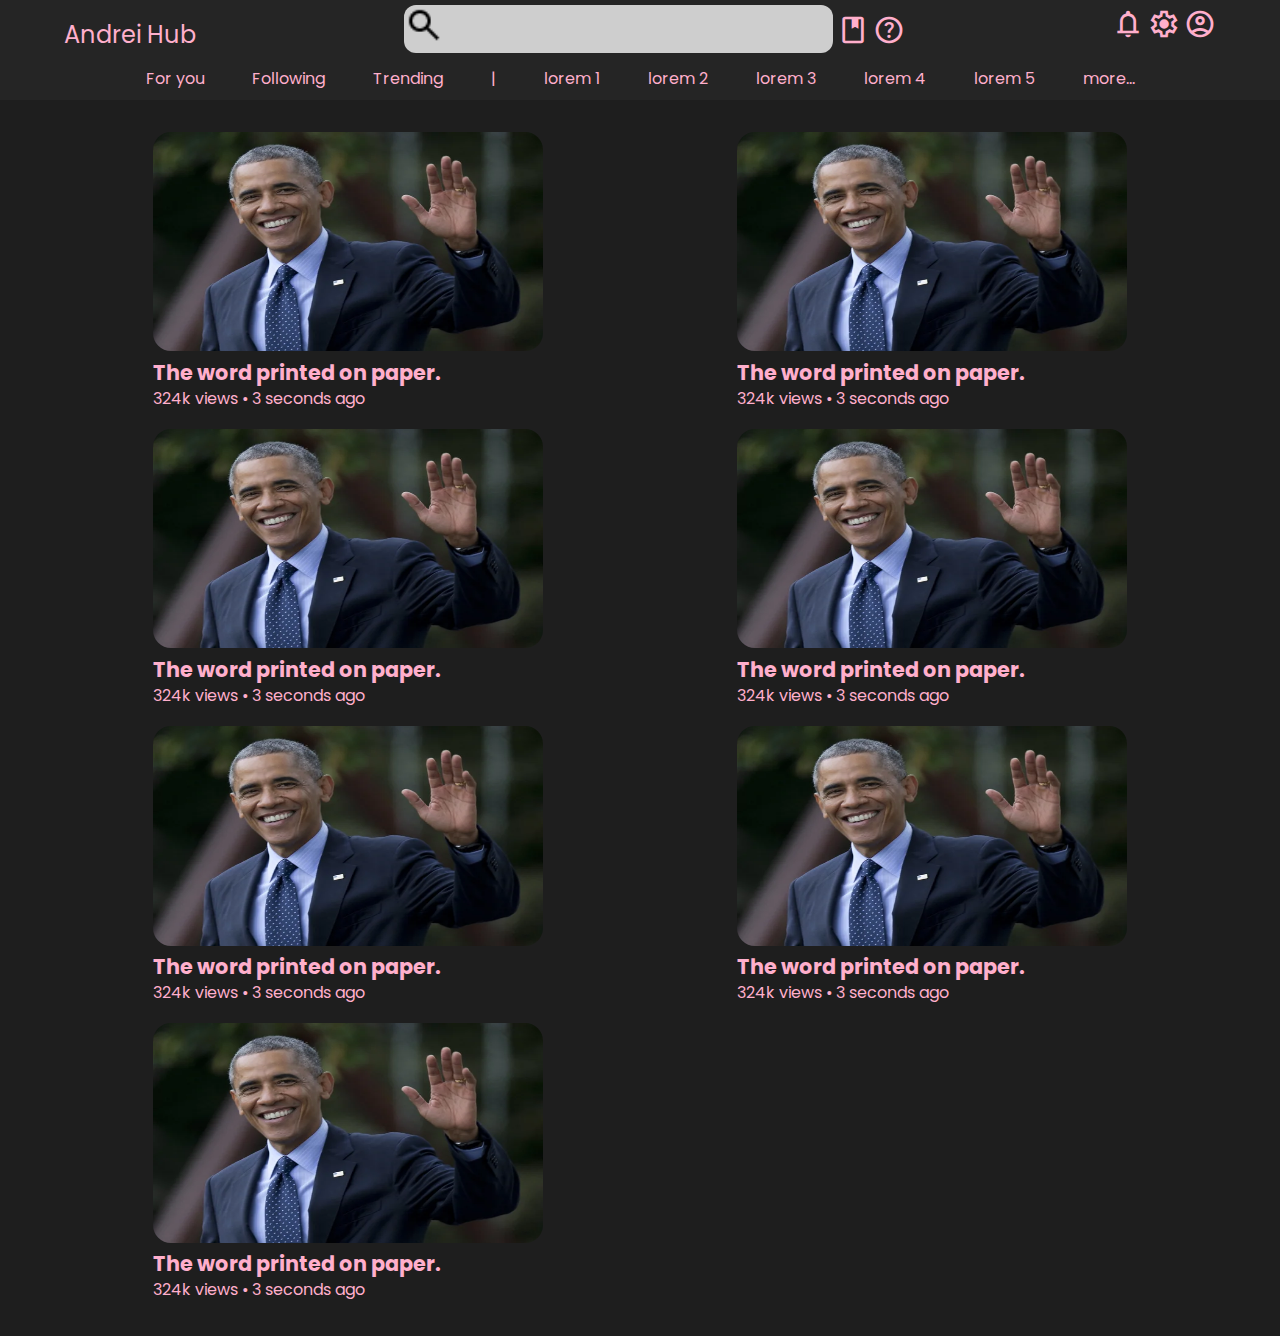
==== html/Andrei-Hub/index.html @ 6f83226a "add new project" ====
<!DOCTYPE html>
<html lang="en">
<head>
    <meta charset="UTF-8">
    <meta name="viewport" content="width=device-width, initial-scale=1.0">
    <title>meth</title>

    <link rel="stylesheet" href="https://fonts.googleapis.com/css2?family=Material+Symbols+Outlined:opsz,wght,FILL,GRAD@20..48,100..700,0..1,-50..200" />
    <link rel="stylesheet" href="css/normalize.css">
    <link rel="stylesheet" href="css/global.css">
    <link rel="stylesheet" href="css/setup.css">
    <link rel="stylesheet" href="css/index.css">
</head>
<body>
    <header class="header">
        <div class="header-menu _wrapper">
            <a class="--menu-logo ">Andrei Hub</a>
            <div class="--menu-search">
                <input class="--menu-search-input" type="text" name="">
                <i class="material-symbols-outlined _msoHeader">book</i>
                <i class="material-symbols-outlined _msoHeader">help</i>
            </div>
            <div class="--menu-account">
                <i class="material-symbols-outlined _msoHeader">notifications</i>
                <i class="material-symbols-outlined _msoHeader">settings</i>
                <i class="material-symbols-outlined _msoHeader">account_circle</i>
            </div>
        </div>
        <nav class="header-nav">
            <ul>
                <li><a href="">For you</a></li>
                <li><a href="">Following</a></li>
                <li><a href="">Trending</a></li>
                |
                <li><a href="">lorem 1</a></li>
                <li><a href="">lorem 2</a></li>
                <li><a href="">lorem 3</a></li>
                <li><a href="">lorem 4</a></li>
                <li><a href="">lorem 5</a></li>
                <li><a href="">more...</a></li>
            </ul>
        </nav>
    </header>
    <main class="main _wrapper">
        <article class="main-article">
            <a href="" class="main-article-thumbnail"><img src="images/obama1.png" alt=""></a>
            <a href="" class="main-article-text">
                <h3>The word printed on paper.</h3>
                <p>324k views • 3 seconds ago</p>
            </a>
        </article>

        <article class="main-article">
            <a href="" class="main-article-thumbnail"><img src="images/obama1.png" alt=""></a>
            <a href="" class="main-article-text">
                <h3>The word printed on paper.</h3>
                <p>324k views • 3 seconds ago</p>
            </a>
        </article>
        <article class="main-article">
            <a href="" class="main-article-thumbnail"><img src="images/obama1.png" alt=""></a>
            <a href="" class="main-article-text">
                <h3>The word printed on paper.</h3>
                <p>324k views • 3 seconds ago</p>
            </a>
        </article>
        <article class="main-article">
            <a href="" class="main-article-thumbnail"><img src="images/obama1.png" alt=""></a>
            <a href="" class="main-article-text">
                <h3>The word printed on paper.</h3>
                <p>324k views • 3 seconds ago</p>
            </a>
        </article>
        <article class="main-article">
            <a href="" class="main-article-thumbnail"><img src="images/obama1.png" alt=""></a>
            <a href="" class="main-article-text">
                <h3>The word printed on paper.</h3>
                <p>324k views • 3 seconds ago</p>
            </a>
        </article>
        <article class="main-article">
            <a href="" class="main-article-thumbnail"><img src="images/obama1.png" alt=""></a>
            <a href="" class="main-article-text">
                <h3>The word printed on paper.</h3>
                <p>324k views • 3 seconds ago</p>
            </a>
        </article>
        <article class="main-article">
            <a href="" class="main-article-thumbnail"><img src="images/obama1.png" alt=""></a>
            <a href="" class="main-article-text">
                <h3>The word printed on paper.</h3>
                <p>324k views • 3 seconds ago</p>
            </a>
        </article>
    </main>
</body>
</html>
---- html/Andrei-Hub/css/global.css ----
:root {
    --content: #252525;
    --main: #FFAFCC;
    --mainLite: #FFC8DD;
    --second: #A2D2FF;
    --secondLite: #BDE0FE;
    --accent: #fb8500;
}


.header {
    background-color: var(--content);   
}

.header-menu {
    min-height: 70px;
    display: flex;
    justify-content: center;
    align-content: center;
    gap: 3rem;
}

.--menu-logo {
    align-self: center;
    margin-right: auto;
    font-size: 1.5rem;
}



.--menu-search input{
    /* width: 550px; */
    width: 30vw;
    height: 38px;
    margin: .3rem 0;
    padding: 5px;
    padding-left: 40px;
    color: #000;
    background-color: #cecece;
    border: none;
    border-radius: 12px;
    background-image: url(../images/SearchIcon.png);
    background-repeat: no-repeat;
    background-size: 40px;
}

.--menu-account {
    margin-left: auto;
    padding: .5rem 0;
}

._msoHeader {
    font-size: 2rem;
    vertical-align: middle;
}


.header-nav ul{
    min-height: 30px;
    display: flex;
    gap: 3rem;
    justify-content: center;
}

.header-nav ul a:hover {
    color: var(--mainLite);
    text-decoration: underline;
}
---- html/Andrei-Hub/css/setup.css ----
@import url('https://fonts.googleapis.com/css2?family=Flow+Circular&family=Inter:wght@100;200;300;400;500;600;700;800;900&family=Noto+Color+Emoji&family=Noto+Sans:ital,wght@0,100;0,200;0,300;0,400;0,500;0,600;0,700;0,800;0,900;1,100;1,200;1,300;1,400;1,500;1,600;1,700;1,800;1,900&family=Noto+Serif:ital,wght@0,400;0,700;1,400;1,700&family=Poppins:ital,wght@0,100;0,200;0,300;0,400;0,500;0,600;0,700;0,800;0,900;1,100;1,200;1,300;1,400;1,500;1,600;1,700;1,800;1,900&family=Roboto+Mono:ital,wght@0,100;0,200;0,300;0,400;0,500;0,600;0,700;1,100;1,200;1,300;1,400;1,500;1,600;1,700&family=Shadows+Into+Light&family=Wavefont:wght@100;200;300;400;500;600;700;800;900&display=swap');

:root {
    --content: #252525;
    --main: #FFAFCC;
    --mainLite: #FFC8DD;
    --second: #A2D2FF;
    --secondLite: #BDE0FE;
    --accent: #fb8500;
}

body {
    background-color: #1e1e1e;
    font-family: 'Poppins', 'Noto Color Emoji', sans-serif;
    margin: 0;
}

p, h1,h2,h3,h4,h5,h6,li,ul,a {
    color: var(--main);
}

.material-symbols-outlined {
    vertical-align: center;
  font-variation-settings:
  'FILL' 0,
  'wght' 400,
  'GRAD' 0,
  'opsz' 24
}

a {
    text-decoration: none;
}

ul, li {
    list-style : none;
    padding: 0;
    margin: 0;
}

.material-symbols-outlined {
    color: var(--main);
    font-variation-settings:
        'FILL' 0,
        'wght' 400,
        'GRAD' 0,
        'opsz' 24
}

._wrapper {
    width: 90vw;
    margin: 0 auto;
}
---- html/Andrei-Hub/css/index.css ----
:root {
    --content: #252525;
    --main: #FFAFCC;
    --mainLite: #FFC8DD;
    --second: #A2D2FF;
    --secondLite: #BDE0FE;
    --accent: #fb8500;
}

.main {
    width: 90vw;
    margin: 2rem auto;
    display: grid;
    gap: 1rem;
    grid-template-columns: repeat(auto-fit,minmax(390px,1fr));
    place-items: center;
}

.main-article {
    
}

.main-article-thumbnail img {
    width: 390px;
    aspect-ratio: 16/9;
    border-radius: 18px;
}

.main-article-text h3{
    margin: 5px 0;
    font-size: 1.3rem;
    color: var(--main);
}

.main-article-text p{
    user-select: none;
    margin: 5px 0;
    color: var(--main);
}

.main-article-text h3:hover {
    color: var(--mainLite);
    text-decoration: underline;
}
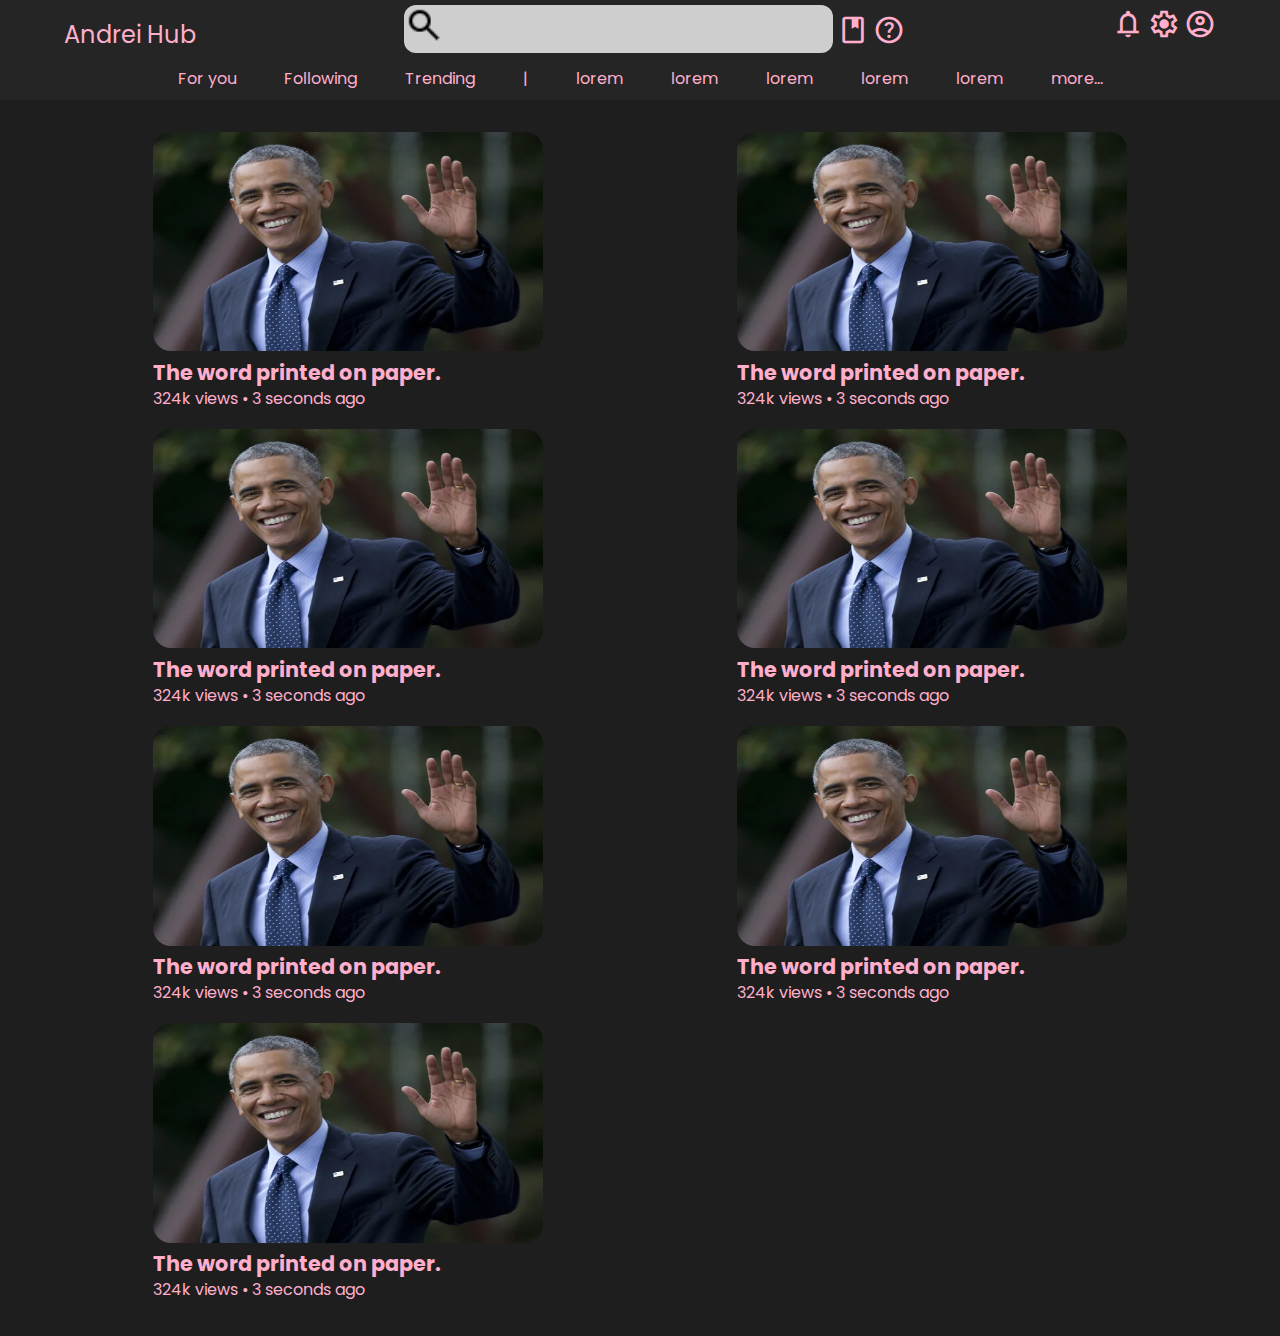
==== commit 250ef6ac: "updated site" ====
--- a/html/Andrei-Hub/index.html
+++ b/html/Andrei-Hub/index.html
@@ -3,26 +3,39 @@
 <head>
     <meta charset="UTF-8">
     <meta name="viewport" content="width=device-width, initial-scale=1.0">
-    <title>meth</title>
-
+    <title>Andrei hub</title>
+    <!--  -->
+    <meta name="keywords" content="Fun times">
+    <meta name="description" content="It's some good good stuff!">
+    <!-- Facebook meta -->
+    <meta property="og:title" content="Andrei Hub">
+    <meta property="og:site_name" content="Andrei Hub">
+    <meta property="og:url" content="https://powie69.github.io/html/Andrei-Hub">
+    <meta property="og:description" content="It's some good good stuff">
+    <meta property="og:type" content="website">
+    <meta property="og:image" content="images/logo.png">
+    <!-- css -->
     <link rel="stylesheet" href="https://fonts.googleapis.com/css2?family=Material+Symbols+Outlined:opsz,wght,FILL,GRAD@20..48,100..700,0..1,-50..200" />
     <link rel="stylesheet" href="css/normalize.css">
+    <link rel="stylesheet" href="css/setup.css">
     <link rel="stylesheet" href="css/global.css">
-    <link rel="stylesheet" href="css/setup.css">
     <link rel="stylesheet" href="css/index.css">
 </head>
 <body>
+    <h1 style="display: none;">
+        <img src="images/logo.png" alt="">
+    </h1>
     <header class="header">
         <div class="header-menu _wrapper">
             <a class="--menu-logo ">Andrei Hub</a>
             <div class="--menu-search">
                 <input class="--menu-search-input" type="text" name="">
-                <i class="material-symbols-outlined _msoHeader">book</i>
-                <i class="material-symbols-outlined _msoHeader">help</i>
+                <i class="material-symbols-outlined _msoHeader _desktopOnly">book</i>
+                <i class="material-symbols-outlined _msoHeader _desktopOnly">help</i>
             </div>
             <div class="--menu-account">
-                <i class="material-symbols-outlined _msoHeader">notifications</i>
-                <i class="material-symbols-outlined _msoHeader">settings</i>
+                <i class="material-symbols-outlined _msoHeader _desktopOnly">notifications</i>
+                <i class="material-symbols-outlined _msoHeader _desktopOnly">settings</i>
                 <i class="material-symbols-outlined _msoHeader">account_circle</i>
             </div>
         </div>
@@ -32,12 +45,12 @@
                 <li><a href="">Following</a></li>
                 <li><a href="">Trending</a></li>
                 |
-                <li><a href="">lorem 1</a></li>
-                <li><a href="">lorem 2</a></li>
-                <li><a href="">lorem 3</a></li>
-                <li><a href="">lorem 4</a></li>
-                <li><a href="">lorem 5</a></li>
-                <li><a href="">more...</a></li>
+                <li class="_hellaSmall"><a href="">lorem</a></li>
+                <li class="_hellaSmall"><a href="">lorem</a></li>
+                <li class="_desktopOnly"><a href="">lorem</a></li>
+                <li class="_desktopOnly"><a href="">lorem</a></li>
+                <li class="_desktopOnly"><a href="">lorem</a></li>
+                <li class="_desktopOnly"><a href="">more...</a></li>
             </ul>
         </nav>
     </header>
--- a/html/Andrei-Hub/css/global.css
+++ b/html/Andrei-Hub/css/global.css
@@ -13,7 +13,7 @@
 }
 
 .header-menu {
-    min-height: 70px;
+    height: 70px;
     display: flex;
     justify-content: center;
     align-content: center;
@@ -21,12 +21,11 @@
 }
 
 .--menu-logo {
+    /* width: 15vw; */
     align-self: center;
     margin-right: auto;
     font-size: 1.5rem;
 }
-
-
 
 .--menu-search input{
     /* width: 550px; */
@@ -54,15 +53,45 @@
     vertical-align: middle;
 }
 
-
 .header-nav ul{
     min-height: 30px;
     display: flex;
     gap: 3rem;
     justify-content: center;
+    overflow: hidden;
 }
 
-.header-nav ul a:hover {
+.header-nav ul li {
+    min-height: 0;
+}
+
+.header-nav ul li a:hover {
     color: var(--mainLite);
     text-decoration: underline;
+}
+
+
+/* @media only screen and (max-width: 600px) { */
+@media only screen and (max-width: 880px) {
+    
+    .header-menu {
+        gap: .5rem;
+    }
+
+    .header-menu div {
+        margin-right: 0;
+    }
+
+    ._desktopOnly {
+        display: none;
+    }
+    
+
+
+
+
+  
+    body {
+        /* background-color: #A2D2FF; */
+    }
 }--- a/html/Andrei-Hub/css/index.css
+++ b/html/Andrei-Hub/css/index.css
@@ -43,3 +43,23 @@
     text-decoration: underline;
 }
 
+@media only screen and (max-width: 400px) {
+
+    ._hellaSmall {
+        display: none;
+    }
+
+    .main {
+        grid-template-columns: repeat(auto-fit,minmax(200px,1fr));
+    }
+
+    .main-article-thumbnail img, .main-article {
+        width: 90vw;
+    }
+
+    .main-article-title {
+        font-size: 1vw;
+    }
+
+}
+
